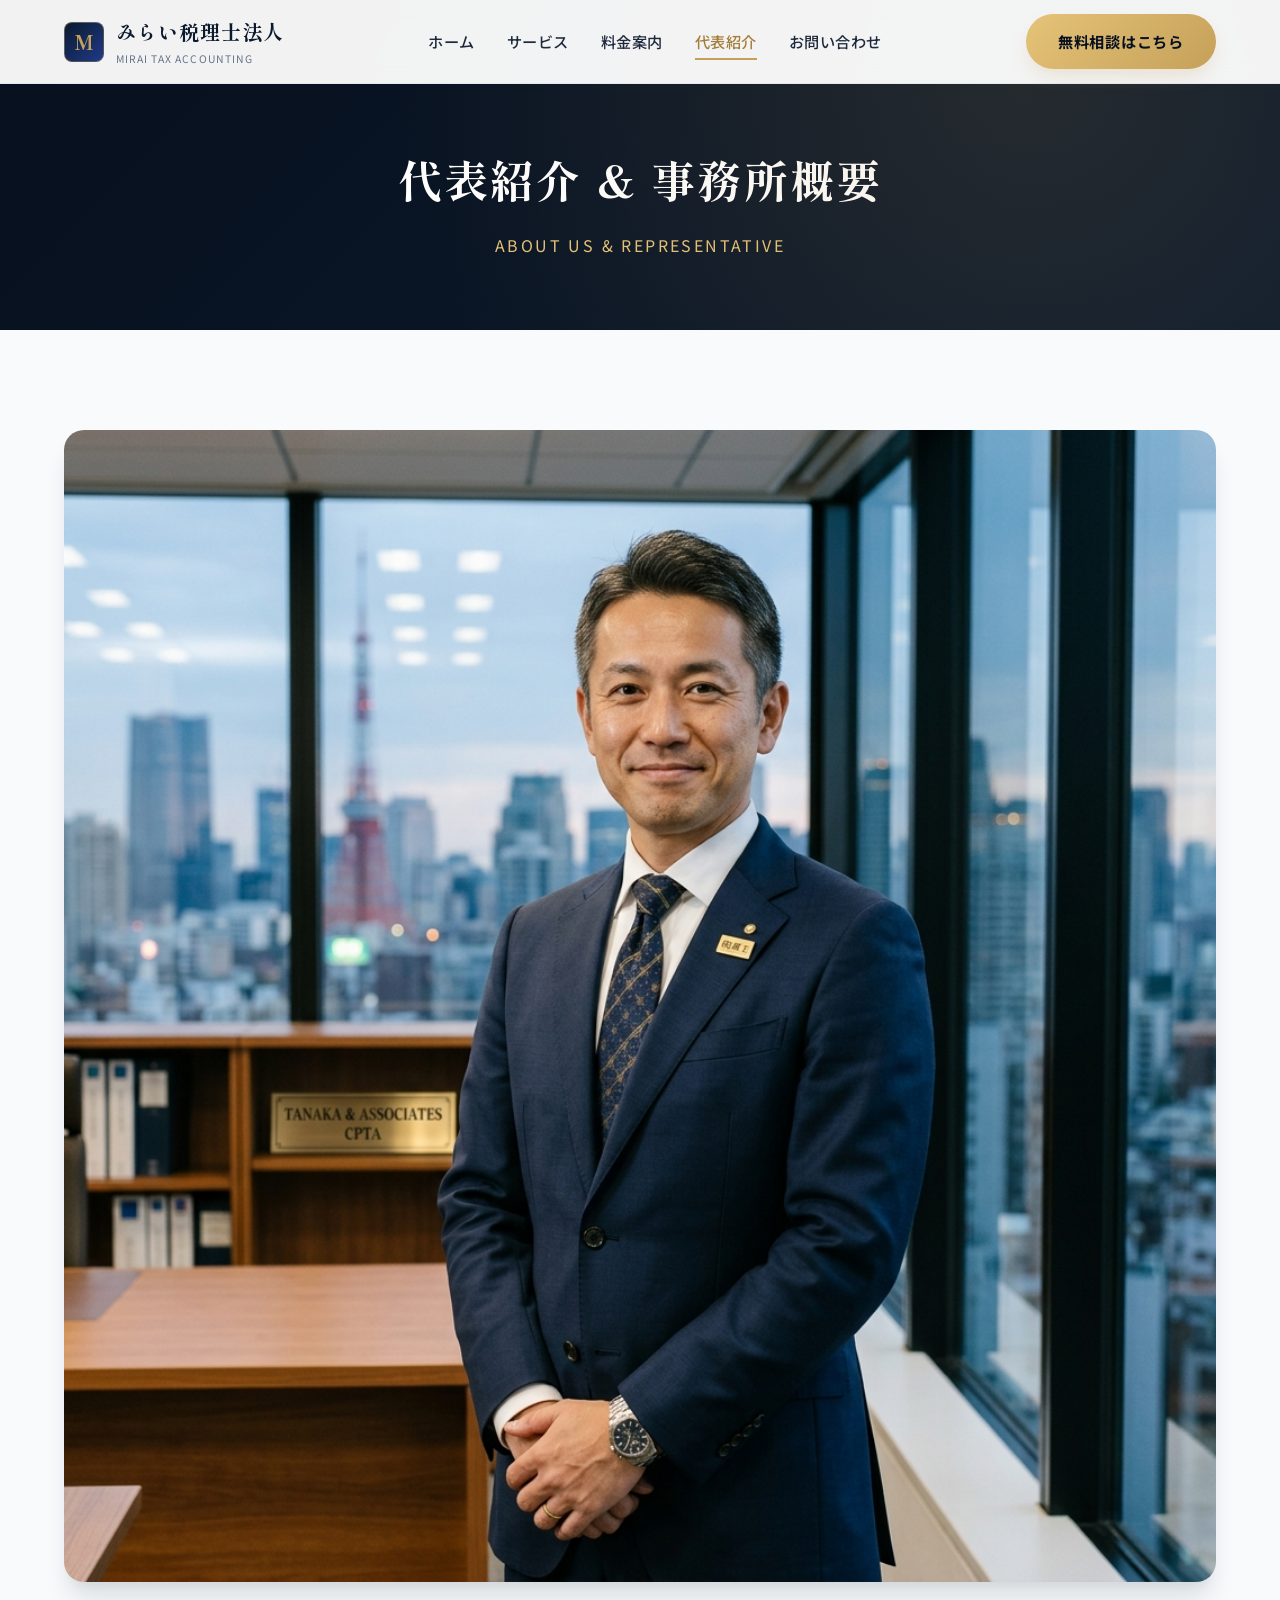
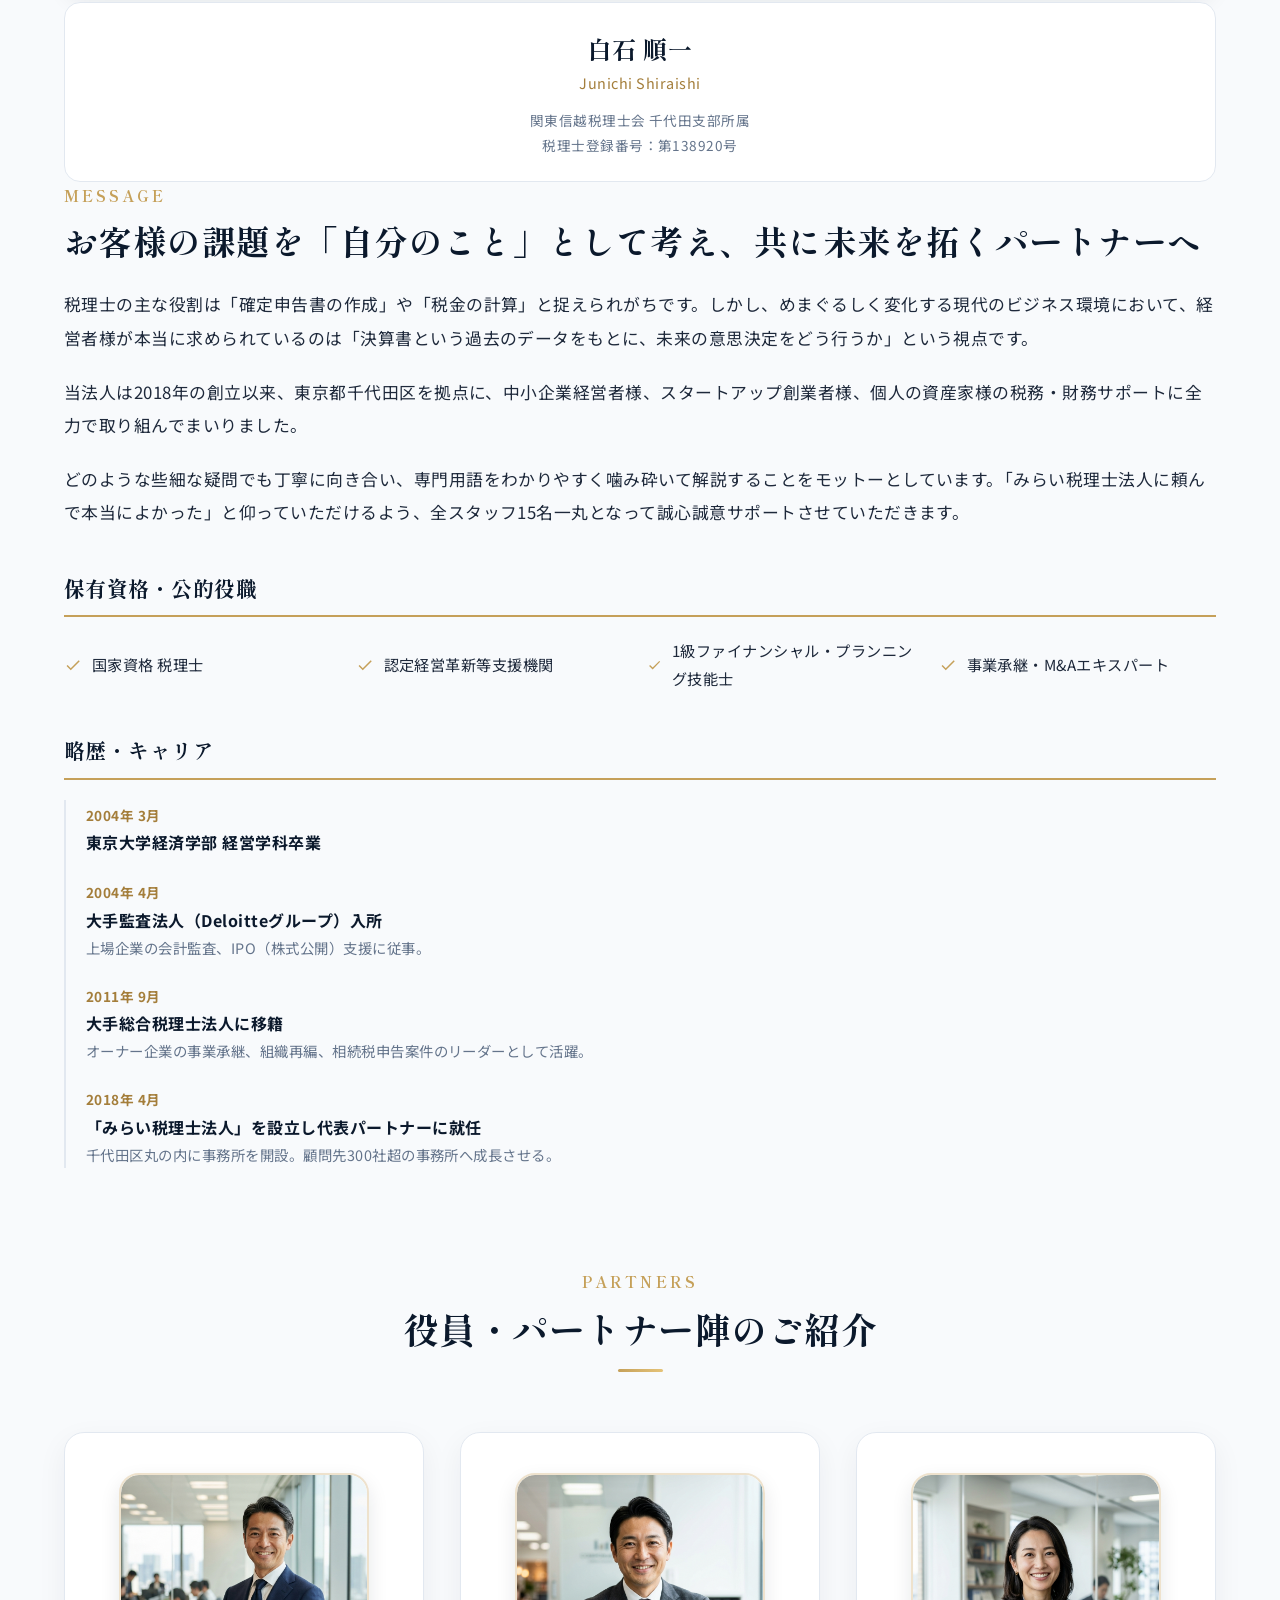
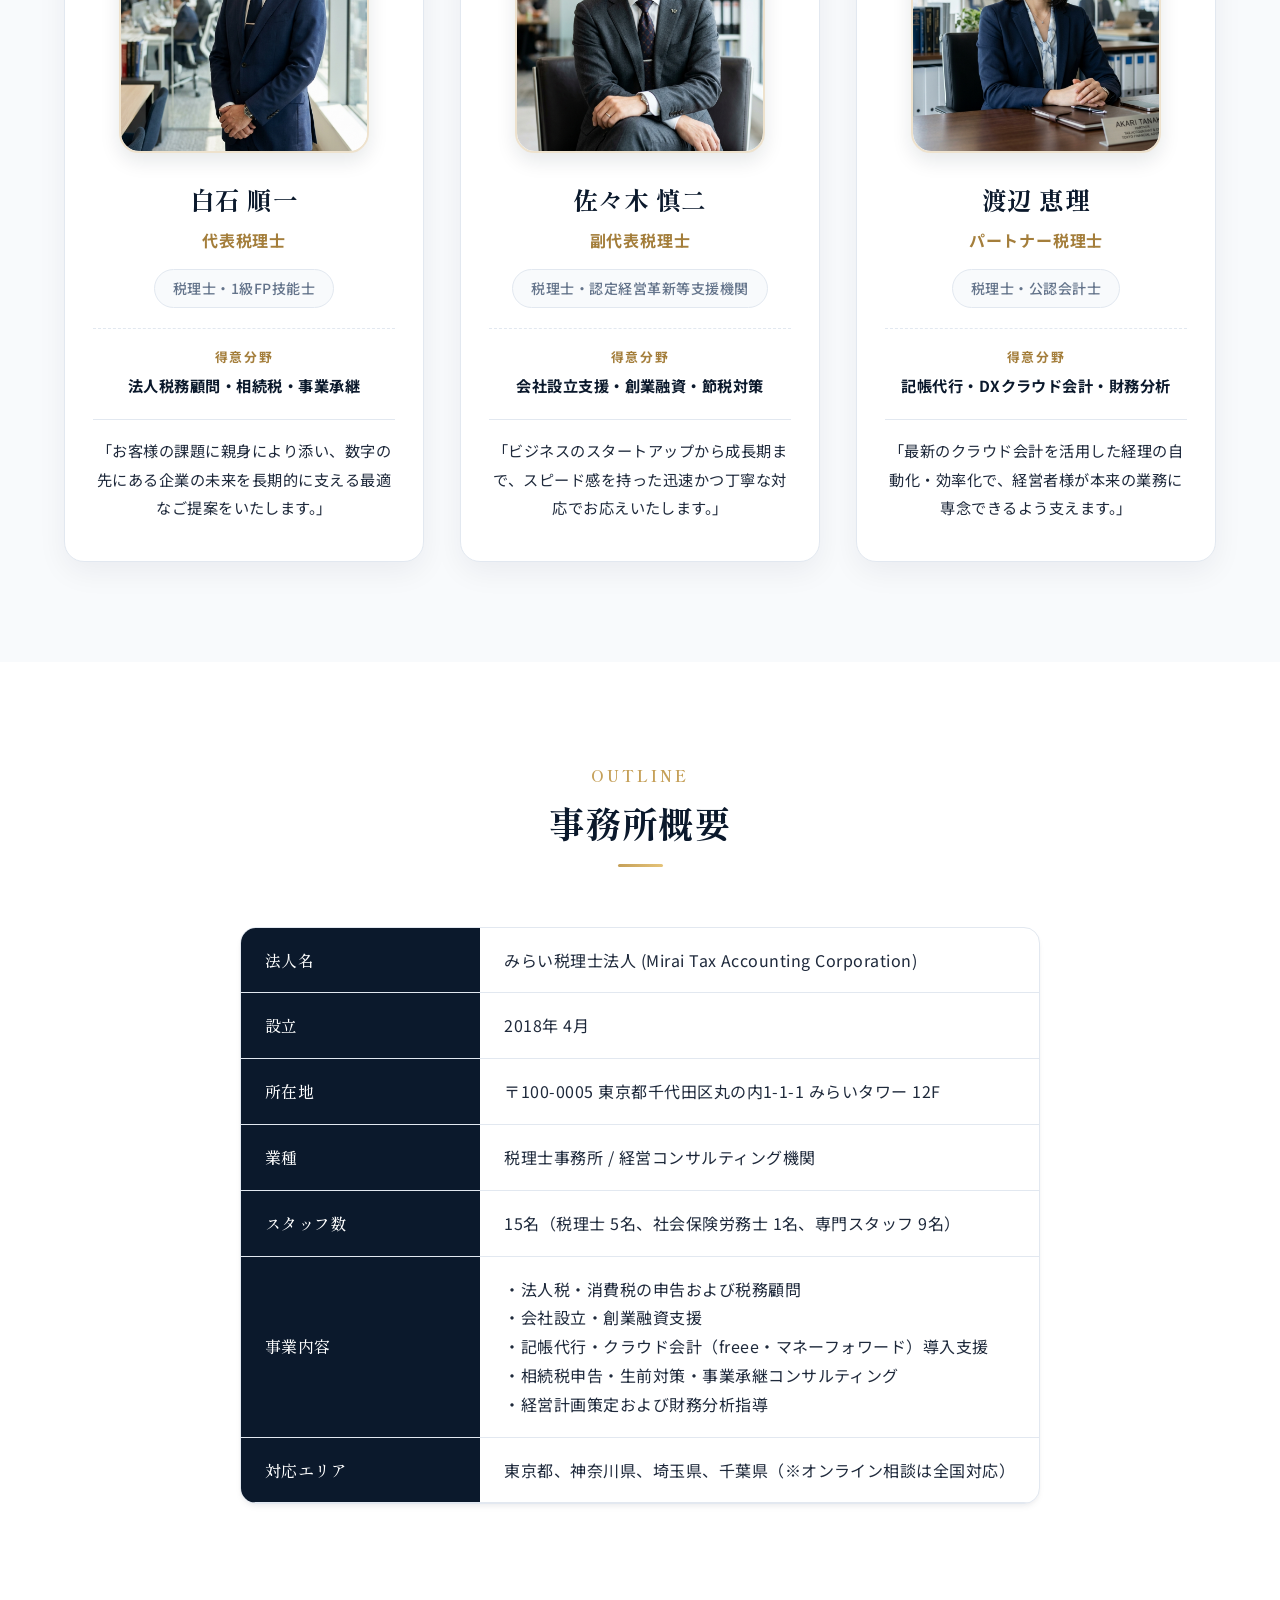
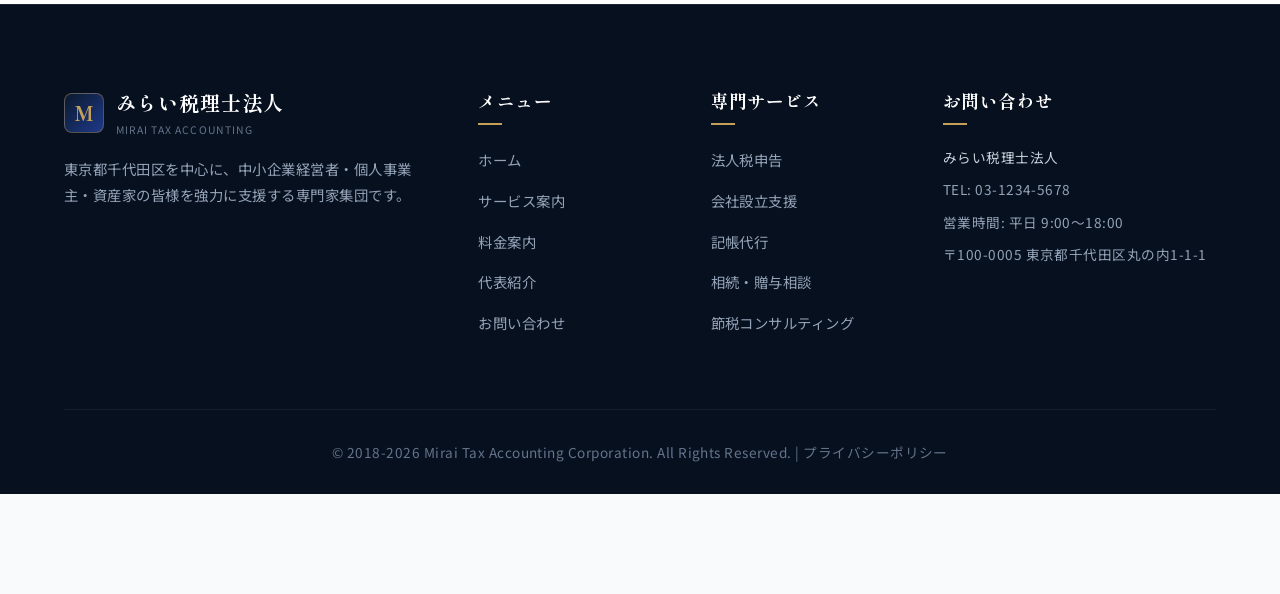
==== about.html @ aabf8258 "first commit" ====
<!DOCTYPE html>
<html lang="ja">
<head>
  <meta charset="UTF-8">
  <meta name="viewport" content="width=device-width, initial-scale=1.0">
  <title>代表紹介・事務所概要 | みらい税理士法人</title>
  <meta name="description" content="みらい税理士法人の代表パートナー税理士 白石順一のプロフィール、経歴、保有資格、代表メッセージおよび事務所概要のご紹介。">
  <link rel="stylesheet" href="css/style.css">
</head>
<body>

  <!-- ヘッダー -->
  <header class="header">
    <div class="container header-container">
      <a href="index.html" class="logo">
        <div class="logo-mark">M</div>
        <div>
          <span class="logo-text">みらい税理士法人</span>
          <span class="logo-sub">MIRAI TAX ACCOUNTING</span>
        </div>
      </a>

      <nav class="nav">
        <ul class="nav-list">
          <li><a href="index.html" class="nav-link">ホーム</a></li>
          <li><a href="services.html" class="nav-link">サービス</a></li>
          <li><a href="pricing.html" class="nav-link">料金案内</a></li>
          <li><a href="about.html" class="nav-link active">代表紹介</a></li>
          <li><a href="contact.html" class="nav-link">お問い合わせ</a></li>
        </ul>
      </nav>

      <div class="header-cta">
        <a href="contact.html" class="btn btn-gold">無料相談はこちら</a>
      </div>

      <button class="hamburger" aria-label="メニューを開く">
        <span class="hamburger-line"></span>
        <span class="hamburger-line"></span>
        <span class="hamburger-line"></span>
      </button>
    </div>
  </header>

  <!-- ページヒーロー -->
  <section class="page-hero">
    <div class="container">
      <h1 class="page-hero-title">代表紹介 & 事務所概要</h1>
      <p class="page-hero-sub">ABOUT US & REPRESENTATIVE</p>
    </div>
  </section>

  <!-- 代表挨拶 & プロフィール -->
  <section class="section">
    <div class="container">
      <div class="about-split" style="align-items: flex-start;">
        <!-- 大きな代表写真 -->
        <div class="fade-in-up" style="position: sticky; top: 100px;">
          <div class="about-img-box" style="border-radius: 20px; overflow: hidden; box-shadow: var(--shadow-lg);">
            <img src="images/representative.png" alt="代表パートナー 税理士 白石 順一" style="width: 100%; height: auto;">
          </div>
          <div style="margin-top: 20px; background: var(--bg-white); padding: 24px; border-radius: 16px; border: 1px solid var(--border-color); text-align: center;">
            <h3 style="font-family: var(--font-serif); font-size: 1.5rem; color: var(--primary-navy);">白石 順一</h3>
            <p style="color: var(--accent-gold-dark); font-size: 0.9rem; margin-bottom: 12px;">Junichi Shiraishi</p>
            <p style="font-size: 0.85rem; color: var(--text-muted);">関東信越税理士会 千代田支部所属<br>税理士登録番号：第138920号</p>
          </div>
        </div>

        <!-- メッセージ・経歴・資格 -->
        <div class="fade-in-up">
          <span class="section-subtitle">MESSAGE</span>
          <h2 style="font-family: var(--font-serif); font-size: 2.1rem; color: var(--primary-navy); margin-bottom: 24px; line-height: 1.4;">
            お客様の課題を「自分のこと」として考え、共に未来を拓くパートナーへ
          </h2>

          <div style="font-size: 1.05rem; line-height: 2; color: var(--text-main); margin-bottom: 40px;">
            <p style="margin-bottom: 20px;">
              税理士の主な役割は「確定申告書の作成」や「税金の計算」と捉えられがちです。しかし、めまぐるしく変化する現代のビジネス環境において、経営者様が本当に求められているのは「決算書という過去のデータをもとに、未来の意思決定をどう行うか」という視点です。
            </p>
            <p style="margin-bottom: 20px;">
              当法人は2018年の創立以来、東京都千代田区を拠点に、中小企業経営者様、スタートアップ創業者様、個人の資産家様の税務・財務サポートに全力で取り組んでまいりました。
            </p>
            <p>
              どのような些細な疑問でも丁寧に向き合い、専門用語をわかりやすく噛み砕いて解説することをモットーとしています。「みらい税理士法人に頼んで本当によかった」と仰っていただけるよう、全スタッフ15名一丸となって誠心誠意サポートさせていただきます。
            </p>
          </div>

          <!-- 保有資格 -->
          <div style="margin-bottom: 40px;">
            <h3 style="font-family: var(--font-serif); font-size: 1.3rem; color: var(--primary-navy); border-bottom: 2px solid var(--accent-gold); padding-bottom: 8px; margin-bottom: 20px;">
              保有資格・公的役職
            </h3>
            <ul style="display: grid; grid-template-columns: repeat(auto-fit, minmax(240px, 1fr)); gap: 14px;">
              <li style="display: flex; align-items: center; gap: 10px; font-size: 0.95rem;">
                <svg width="18" height="18" fill="var(--accent-gold)" viewBox="0 0 24 24"><path d="M9 16.17L4.83 12l-1.42 1.41L9 19 21 7l-1.41-1.41z"/></svg>
                <span>国家資格 税理士</span>
              </li>
              <li style="display: flex; align-items: center; gap: 10px; font-size: 0.95rem;">
                <svg width="18" height="18" fill="var(--accent-gold)" viewBox="0 0 24 24"><path d="M9 16.17L4.83 12l-1.42 1.41L9 19 21 7l-1.41-1.41z"/></svg>
                <span>認定経営革新等支援機関</span>
              </li>
              <li style="display: flex; align-items: center; gap: 10px; font-size: 0.95rem;">
                <svg width="18" height="18" fill="var(--accent-gold)" viewBox="0 0 24 24"><path d="M9 16.17L4.83 12l-1.42 1.41L9 19 21 7l-1.41-1.41z"/></svg>
                <span>1級ファイナンシャル・プランニング技能士</span>
              </li>
              <li style="display: flex; align-items: center; gap: 10px; font-size: 0.95rem;">
                <svg width="18" height="18" fill="var(--accent-gold)" viewBox="0 0 24 24"><path d="M9 16.17L4.83 12l-1.42 1.41L9 19 21 7l-1.41-1.41z"/></svg>
                <span>事業承継・M&Aエキスパート</span>
              </li>
            </ul>
          </div>

          <!-- 略歴タイムライン -->
          <div>
            <h3 style="font-family: var(--font-serif); font-size: 1.3rem; color: var(--primary-navy); border-bottom: 2px solid var(--accent-gold); padding-bottom: 8px; margin-bottom: 20px;">
              略歴・キャリア
            </h3>
            <div style="border-left: 2px solid var(--border-color); padding-left: 20px; display: grid; gap: 20px;">
              <div>
                <span style="font-size: 0.85rem; color: var(--accent-gold-dark); font-weight: 700;">2004年 3月</span>
                <p style="font-weight: 700; color: var(--primary-navy);">東京大学経済学部 経営学科卒業</p>
              </div>
              <div>
                <span style="font-size: 0.85rem; color: var(--accent-gold-dark); font-weight: 700;">2004年 4月</span>
                <p style="font-weight: 700; color: var(--primary-navy);">大手監査法人（Deloitteグループ）入所</p>
                <p style="font-size: 0.9rem; color: var(--text-muted);">上場企業の会計監査、IPO（株式公開）支援に従事。</p>
              </div>
              <div>
                <span style="font-size: 0.85rem; color: var(--accent-gold-dark); font-weight: 700;">2011年 9月</span>
                <p style="font-weight: 700; color: var(--primary-navy);">大手総合税理士法人に移籍</p>
                <p style="font-size: 0.9rem; color: var(--text-muted);">オーナー企業の事業承継、組織再編、相続税申告案件のリーダーとして活躍。</p>
              </div>
              <div>
                <span style="font-size: 0.85rem; color: var(--accent-gold-dark); font-weight: 700;">2018年 4月</span>
                <p style="font-weight: 700; color: var(--primary-navy);">「みらい税理士法人」を設立し代表パートナーに就任</p>
                <p style="font-size: 0.9rem; color: var(--text-muted);">千代田区丸の内に事務所を開設。顧問先300社超の事務所へ成長させる。</p>
              </div>
            </div>
          </div>
        </div>
      </div>
    </div>
  <!-- 役員・パートナー紹介 -->
  <section class="section section-bg-light">
    <div class="container">
      <div class="section-header fade-in-up">
        <span class="section-subtitle">PARTNERS</span>
        <h2 class="section-title">役員・パートナー陣のご紹介</h2>
      </div>

      <div class="members-grid">
        <!-- メンバー 1: 白石 順一 -->
        <div class="member-card fade-in-up">
          <div class="member-img-wrapper">
            <img src="images/member_1.png" alt="代表税理士 白石 順一">
          </div>
          <h3 class="member-name">白石 順一</h3>
          <p class="member-role">代表税理士</p>
          <div class="member-credentials">税理士・1級FP技能士</div>
          
          <div class="member-specialty-box">
            <div class="member-specialty-label">得意分野</div>
            <div class="member-specialty-val">法人税務顧問・相続税・事業承継</div>
          </div>

          <p class="member-message">
            「お客様の課題に親身により添い、数字の先にある企業の未来を長期的に支える最適なご提案をいたします。」
          </p>
        </div>

        <!-- メンバー 2: 佐々木 慎二 -->
        <div class="member-card fade-in-up">
          <div class="member-img-wrapper">
            <img src="images/member_2.png" alt="副代表税理士 佐々木 慎二">
          </div>
          <h3 class="member-name">佐々木 慎二</h3>
          <p class="member-role">副代表税理士</p>
          <div class="member-credentials">税理士・認定経営革新等支援機関</div>
          
          <div class="member-specialty-box">
            <div class="member-specialty-label">得意分野</div>
            <div class="member-specialty-val">会社設立支援・創業融資・節税対策</div>
          </div>

          <p class="member-message">
            「ビジネスのスタートアップから成長期まで、スピード感を持った迅速かつ丁寧な対応でお応えいたします。」
          </p>
        </div>

        <!-- メンバー 3: 渡辺 恵理 -->
        <div class="member-card fade-in-up">
          <div class="member-img-wrapper">
            <img src="images/member_3.png" alt="パートナー税理士 渡辺 恵理">
          </div>
          <h3 class="member-name">渡辺 恵理</h3>
          <p class="member-role">パートナー税理士</p>
          <div class="member-credentials">税理士・公認会計士</div>
          
          <div class="member-specialty-box">
            <div class="member-specialty-label">得意分野</div>
            <div class="member-specialty-val">記帳代行・DXクラウド会計・財務分析</div>
          </div>

          <p class="member-message">
            「最新のクラウド会計を活用した経理の自動化・効率化で、経営者様が本来の業務に専念できるよう支えます。」
          </p>
        </div>
      </div>
    </div>
  </section>

  <!-- 事務所概要 -->
  <section class="section section-bg-white">
    <div class="container">
      <div class="section-header fade-in-up">
        <span class="section-subtitle">OUTLINE</span>
        <h2 class="section-title">事務所概要</h2>
      </div>

      <div class="pricing-table-container fade-in-up" style="max-width: 800px; margin: 0 auto;">
        <table class="pricing-table">
          <tbody>
            <tr>
              <th style="width: 30%;">法人名</th>
              <td>みらい税理士法人 (Mirai Tax Accounting Corporation)</td>
            </tr>
            <tr>
              <th>設立</th>
              <td>2018年 4月</td>
            </tr>
            <tr>
              <th>所在地</th>
              <td>〒100-0005 東京都千代田区丸の内1-1-1 みらいタワー 12F</td>
            </tr>
            <tr>
              <th>業種</th>
              <td>税理士事務所 / 経営コンサルティング機関</td>
            </tr>
            <tr>
              <th>スタッフ数</th>
              <td>15名（税理士 5名、社会保険労務士 1名、専門スタッフ 9名）</td>
            </tr>
            <tr>
              <th>事業内容</th>
              <td>
                ・法人税・消費税の申告および税務顧問<br>
                ・会社設立・創業融資支援<br>
                ・記帳代行・クラウド会計（freee・マネーフォワード）導入支援<br>
                ・相続税申告・生前対策・事業承継コンサルティング<br>
                ・経営計画策定および財務分析指導
              </td>
            </tr>
            <tr>
              <th>対応エリア</th>
              <td>東京都、神奈川県、埼玉県、千葉県（※オンライン相談は全国対応）</td>
            </tr>
          </tbody>
        </table>
      </div>
    </div>
  </section>

  <!-- フッター -->
  <footer class="footer">
    <div class="container">
      <div class="footer-top">
        <div class="footer-about">
          <a href="index.html" class="logo">
            <div class="logo-mark">M</div>
            <div>
              <span class="logo-text">みらい税理士法人</span>
              <span class="logo-sub" style="color: #64748B;">MIRAI TAX ACCOUNTING</span>
            </div>
          </a>
          <p class="footer-desc">
            東京都千代田区を中心に、中小企業経営者・個人事業主・資産家の皆様を強力に支援する専門家集団です。
          </p>
        </div>

        <div>
          <h4 class="footer-title">メニュー</h4>
          <ul class="footer-links">
            <li><a href="index.html">ホーム</a></li>
            <li><a href="services.html">サービス案内</a></li>
            <li><a href="pricing.html">料金案内</a></li>
            <li><a href="about.html">代表紹介</a></li>
            <li><a href="contact.html">お問い合わせ</a></li>
          </ul>
        </div>

        <div>
          <h4 class="footer-title">専門サービス</h4>
          <ul class="footer-links">
            <li><a href="services.html#service-1">法人税申告</a></li>
            <li><a href="services.html#service-2">会社設立支援</a></li>
            <li><a href="services.html#service-3">記帳代行</a></li>
            <li><a href="services.html#service-4">相続・贈与相談</a></li>
            <li><a href="services.html#service-5">節税コンサルティング</a></li>
          </ul>
        </div>

        <div>
          <h4 class="footer-title">お問い合わせ</h4>
          <p style="font-size: 0.85rem; margin-bottom: 8px; color: #CBD5E1;">みらい税理士法人</p>
          <p style="font-size: 0.85rem; margin-bottom: 8px; color: #94A3B8;">TEL: 03-1234-5678</p>
          <p style="font-size: 0.85rem; margin-bottom: 8px; color: #94A3B8;">営業時間: 平日 9:00〜18:00</p>
          <p style="font-size: 0.85rem; color: #94A3B8;">〒100-0005 東京都千代田区丸の内1-1-1</p>
        </div>
      </div>

      <div class="footer-bottom">
        <p>&copy; 2018-2026 Mirai Tax Accounting Corporation. All Rights Reserved. | <a href="#" style="color: #64748B;">プライバシーポリシー</a></p>
      </div>
    </div>
  </footer>

  <script src="js/main.js"></script>
</body>
</html>
---- css/style.css ----
/* ==========================================================================
   みらい税理士法人 - コーポレートサイト メインCSS
   カラーシステム: ネイビー (#0B192C / #1E3A8A), ゴールド (#C5A059 / #D4AF37), ホワイト (#FFFFFF)
   ========================================================================== */

/* --------------------------------------------------------------------------
   1. リセット & 共通ルート変数 (Design Tokens)
   -------------------------------------------------------------------------- */
@import url('https://fonts.googleapis.com/css2?family=Noto+Sans+JP:wght@300;400;500;700&family=Shippori+Mincho:wght@500;700;800&display=swap');

:root {
  /* プライマリカラー: 信頼と厳格さを表すネイビー */
  --primary-navy: #0B192C;
  --primary-navy-light: #1E3A8A;
  --primary-navy-dark: #07101E;

  /* アクセントカラー: 高級感と洗練を表すシャンパンゴールド */
  --accent-gold: #C5A059;
  --accent-gold-light: #E5C378;
  --accent-gold-dark: #A47E3B;

  /* ニュートラルカラー */
  --bg-light: #F8FAFC;
  --bg-white: #FFFFFF;
  --text-main: #1E293B;
  --text-muted: #64748B;
  --text-light: #94A3B8;
  --border-color: #E2E8F0;

  /* シャドウ & エフェクト */
  --shadow-sm: 0 4px 6px -1px rgba(11, 25, 44, 0.05), 0 2px 4px -1px rgba(11, 25, 44, 0.03);
  --shadow-md: 0 10px 15px -3px rgba(11, 25, 44, 0.08), 0 4px 6px -2px rgba(11, 25, 44, 0.04);
  --shadow-lg: 0 20px 25px -5px rgba(11, 25, 44, 0.12), 0 10px 10px -5px rgba(11, 25, 44, 0.04);
  --shadow-gold: 0 10px 20px -5px rgba(197, 160, 89, 0.25);

  /* タイポグラフィ */
  --font-sans: 'Noto Sans JP', -apple-system, BlinkMacSystemFont, "Segoe UI", Roboto, sans-serif;
  --font-serif: 'Shippori Mincho', "Georgia", serif;

  /* トランジション */
  --transition-fast: 0.2s cubic-bezier(0.4, 0, 0.2, 1);
  --transition-normal: 0.35s cubic-bezier(0.4, 0, 0.2, 1);
  --transition-slow: 0.6s cubic-bezier(0.16, 1, 0.3, 1);

  /* レイアウト */
  --container-max-width: 1200px;
  --header-height: 84px;
}

*, *::before, *::after {
  box-sizing: border-box;
  margin: 0;
  padding: 0;
}

html {
  scroll-behavior: smooth;
  font-size: 16px;
}

body {
  font-family: var(--font-sans);
  color: var(--text-main);
  background-color: var(--bg-light);
  line-height: 1.8;
  letter-spacing: 0.03em;
  -webkit-font-smoothing: antialiased;
}

a {
  color: inherit;
  text-decoration: none;
  transition: color var(--transition-fast);
}

img {
  max-width: 100%;
  height: auto;
  display: block;
}

ul {
  list-style: none;
}

/* --------------------------------------------------------------------------
   2. 共通レイアウト & ユーティリティクラス
   -------------------------------------------------------------------------- */
.container {
  width: 90%;
  max-width: var(--container-max-width);
  margin: 0 auto;
}

.section {
  padding: 100px 0;
  position: relative;
}

.section-bg-white {
  background-color: var(--bg-white);
}

.section-bg-navy {
  background-color: var(--primary-navy);
  color: #FFFFFF;
}

.section-header {
  text-align: center;
  margin-bottom: 60px;
}

.section-subtitle {
  font-family: var(--font-serif);
  font-size: 0.95rem;
  color: var(--accent-gold);
  text-transform: uppercase;
  letter-spacing: 0.2em;
  display: block;
  margin-bottom: 8px;
  font-weight: 700;
}

.section-title {
  font-family: var(--font-serif);
  font-size: 2.25rem;
  font-weight: 700;
  color: var(--primary-navy);
  line-height: 1.4;
  position: relative;
  display: inline-block;
}

.section-bg-navy .section-title {
  color: #FFFFFF;
}

.section-title::after {
  content: '';
  display: block;
  width: 45px;
  height: 3px;
  background: linear-gradient(90deg, var(--accent-gold), var(--accent-gold-light));
  margin: 16px auto 0;
  border-radius: 2px;
}

/* ゴールドボタン・共通ボタン */
.btn {
  display: inline-flex;
  align-items: center;
  justify-content: center;
  padding: 14px 32px;
  font-size: 0.95rem;
  font-weight: 500;
  border-radius: 50px;
  cursor: pointer;
  transition: all var(--transition-normal);
  border: none;
  gap: 10px;
  letter-spacing: 0.05em;
}

.btn-gold {
  background: linear-gradient(135deg, var(--accent-gold-light), var(--accent-gold));
  color: var(--primary-navy-dark);
  font-weight: 700;
  box-shadow: var(--shadow-gold);
}

.btn-gold:hover {
  background: linear-gradient(135deg, var(--accent-gold), var(--accent-gold-dark));
  transform: translateY(-2px);
  box-shadow: 0 14px 24px -4px rgba(197, 160, 89, 0.4);
  color: #FFFFFF;
}

.btn-outline-white {
  background: transparent;
  color: #FFFFFF;
  border: 1.5px solid rgba(255, 255, 255, 0.6);
}

.btn-outline-white:hover {
  background: rgba(255, 255, 255, 0.1);
  border-color: #FFFFFF;
  transform: translateY(-2px);
}

.btn-navy {
  background-color: var(--primary-navy);
  color: #FFFFFF;
}

.btn-navy:hover {
  background-color: var(--primary-navy-light);
  transform: translateY(-2px);
  box-shadow: var(--shadow-md);
}

/* ページヘッダー（トップ以外の共通ヘッダー） */
.page-hero {
  background: linear-gradient(135deg, var(--primary-navy-dark) 0%, var(--primary-navy) 100%);
  color: #FFFFFF;
  padding: 140px 0 70px;
  text-align: center;
  position: relative;
  overflow: hidden;
}

.page-hero::before {
  content: '';
  position: absolute;
  top: 0;
  left: 0;
  right: 0;
  bottom: 0;
  background: radial-gradient(circle at 80% 20%, rgba(197, 160, 89, 0.15) 0%, transparent 60%);
  pointer-events: none;
}

.page-hero-title {
  font-family: var(--font-serif);
  font-size: 2.75rem;
  margin-bottom: 12px;
  font-weight: 700;
  letter-spacing: 0.05em;
}

.page-hero-sub {
  color: var(--accent-gold-light);
  font-size: 1rem;
  letter-spacing: 0.15em;
}

/* --------------------------------------------------------------------------
   3. ヘッダー & ナビゲーション
   -------------------------------------------------------------------------- */
.header {
  position: fixed;
  top: 0;
  left: 0;
  width: 100%;
  height: var(--header-height);
  background-color: rgba(255, 255, 255, 0.95);
  backdrop-filter: blur(10px);
  border-bottom: 1px solid rgba(226, 232, 240, 0.8);
  z-index: 1000;
  transition: all var(--transition-normal);
}

.header.scrolled {
  height: 72px;
  box-shadow: var(--shadow-md);
  background-color: rgba(255, 255, 255, 0.98);
}

.header-container {
  display: flex;
  align-items: center;
  justify-content: space-between;
  height: 100%;
}

.logo {
  display: flex;
  align-items: center;
  gap: 12px;
  color: var(--primary-navy);
}

.logo-mark {
  width: 40px;
  height: 40px;
  background: linear-gradient(135deg, var(--primary-navy), var(--primary-navy-light));
  border-radius: 8px;
  display: flex;
  align-items: center;
  justify-content: center;
  color: var(--accent-gold);
  font-family: var(--font-serif);
  font-weight: 700;
  font-size: 1.25rem;
  border: 1px solid rgba(197, 160, 89, 0.4);
}

.logo-text {
  font-family: var(--font-serif);
  font-size: 1.25rem;
  font-weight: 700;
  letter-spacing: 0.05em;
  color: var(--primary-navy);
}

.logo-sub {
  font-size: 0.65rem;
  color: var(--text-muted);
  display: block;
  letter-spacing: 0.1em;
  font-family: var(--font-sans);
}

.nav-list {
  display: flex;
  align-items: center;
  gap: 32px;
}

.nav-link {
  font-size: 0.95rem;
  font-weight: 500;
  color: var(--text-main);
  position: relative;
  padding: 8px 0;
}

.nav-link::after {
  content: '';
  position: absolute;
  bottom: 0;
  left: 0;
  width: 0;
  height: 2px;
  background-color: var(--accent-gold);
  transition: width var(--transition-normal);
}

.nav-link:hover, .nav-link.active {
  color: var(--accent-gold-dark);
}

.nav-link:hover::after, .nav-link.active::after {
  width: 100%;
}

.header-cta {
  display: flex;
  align-items: center;
}

.hamburger {
  display: none;
  background: none;
  border: none;
  cursor: pointer;
  width: 32px;
  height: 24px;
  position: relative;
  z-index: 1001;
}

.hamburger-line {
  display: block;
  width: 100%;
  height: 2px;
  background-color: var(--primary-navy);
  border-radius: 2px;
  position: absolute;
  transition: all var(--transition-normal);
}

.hamburger-line:nth-child(1) { top: 0; }
.hamburger-line:nth-child(2) { top: 11px; }
.hamburger-line:nth-child(3) { top: 22px; }

.hamburger.active .hamburger-line:nth-child(1) {
  transform: translateY(11px) rotate(45deg);
}

.hamburger.active .hamburger-line:nth-child(2) {
  opacity: 0;
}

.hamburger.active .hamburger-line:nth-child(3) {
  transform: translateY(-11px) rotate(-45deg);
}

/* --------------------------------------------------------------------------
   4. ヒーローセクション (トップページ)
   -------------------------------------------------------------------------- */
.hero {
  min-height: 100vh;
  position: relative;
  display: flex;
  align-items: center;
  padding-top: var(--header-height);
  background-image: linear-gradient(rgba(11, 25, 44, 0.75), rgba(11, 25, 44, 0.85)), url('../images/hero_bg.png');
  background-size: cover;
  background-position: center;
  background-attachment: fixed;
  color: #FFFFFF;
}

.hero-content {
  max-width: 800px;
  z-index: 2;
}

.hero-badge {
  display: inline-flex;
  align-items: center;
  gap: 8px;
  padding: 6px 18px;
  background: rgba(197, 160, 89, 0.15);
  border: 1px solid rgba(197, 160, 89, 0.4);
  border-radius: 30px;
  color: var(--accent-gold-light);
  font-size: 0.875rem;
  font-weight: 500;
  margin-bottom: 24px;
}

.hero-title {
  font-family: var(--font-serif);
  font-size: 3.5rem;
  font-weight: 700;
  line-height: 1.3;
  margin-bottom: 24px;
  letter-spacing: 0.04em;
  text-shadow: 0 4px 12px rgba(0,0,0,0.3);
}

.hero-sub {
  font-size: 1.15rem;
  color: rgba(255, 255, 255, 0.9);
  line-height: 1.9;
  margin-bottom: 40px;
  max-width: 680px;
}

.hero-actions {
  display: flex;
  gap: 20px;
  flex-wrap: wrap;
}

/* --------------------------------------------------------------------------
   5. 選ばれる理由 (Why Us)
   -------------------------------------------------------------------------- */
.features-grid {
  display: grid;
  grid-template-columns: repeat(2, 1fr);
  gap: 36px;
}

.feature-card {
  background-color: var(--bg-white);
  border-radius: 20px;
  border: 1px solid var(--border-color);
  box-shadow: 0 10px 30px rgba(11, 25, 44, 0.07);
  transition: transform 0.3s ease, box-shadow 0.3s ease, border-color 0.3s ease;
  display: flex;
  align-items: stretch;
  overflow: hidden;
  height: 100%;
}

.feature-card:hover {
  transform: translateY(-8px);
  box-shadow: 0 20px 40px rgba(11, 25, 44, 0.14);
  border-color: rgba(197, 160, 89, 0.4);
}

.feature-img-wrapper {
  width: 45%;
  position: relative;
  overflow: hidden;
  flex-shrink: 0;
}

.feature-img-wrapper img {
  width: 100%;
  height: 100%;
  object-fit: cover;
  border-radius: 20px 0 0 20px;
  transition: transform 0.3s ease;
}

.feature-card:hover .feature-img-wrapper img {
  transform: scale(1.03);
}

.feature-content {
  width: 55%;
  padding: 36px 32px;
  display: flex;
  flex-direction: column;
  justify-content: center;
  flex-grow: 1;
}

.feature-icon-wrapper {
  width: 74px;
  height: 74px;
  background: linear-gradient(135deg, rgba(11, 25, 44, 0.04), rgba(197, 160, 89, 0.15));
  border-radius: 16px;
  display: flex;
  align-items: center;
  justify-content: center;
  color: var(--accent-gold-dark);
  font-size: 2rem;
  margin-bottom: 20px;
}

.feature-title {
  font-family: var(--font-serif);
  font-size: 1.35rem;
  font-weight: 700;
  color: var(--primary-navy);
  margin-bottom: 14px;
  line-height: 1.4;
}

.feature-desc {
  font-size: 0.95rem;
  color: var(--text-muted);
  line-height: 1.9;
}

/* --------------------------------------------------------------------------
   6. サービス紹介カード (Services) - 99点レベルブラッシュアップ
   -------------------------------------------------------------------------- */
.services-grid {
  display: grid;
  grid-template-columns: repeat(3, 1fr);
  gap: 36px;
}

.service-card {
  background: var(--bg-white);
  border-radius: 20px;
  box-shadow: 0 10px 30px rgba(11, 25, 44, 0.06);
  border: 1px solid var(--border-color);
  transition: transform 0.3s ease, box-shadow 0.3s ease, border-color 0.3s ease;
  display: flex;
  flex-direction: column;
  height: 100%;
  overflow: hidden;
}

.service-card:hover {
  box-shadow: 0 20px 40px rgba(11, 25, 44, 0.14);
  transform: translateY(-8px);
  border-color: rgba(197, 160, 89, 0.4);
}

.service-img-wrapper {
  width: 100%;
  height: 220px;
  overflow: hidden;
  position: relative;
}

.service-img-wrapper img {
  width: 100%;
  height: 100%;
  object-fit: cover;
  border-radius: 20px 20px 0 0;
  transition: transform 0.3s ease, filter 0.3s ease;
  filter: brightness(0.98) contrast(1.02);
}

.service-card:hover .service-img-wrapper img {
  transform: scale(1.03);
  filter: brightness(1.02) contrast(1.04);
}

.service-body {
  padding: 32px 28px;
  display: flex;
  flex-direction: column;
  flex-grow: 1;
}

.service-header {
  display: flex;
  align-items: center;
  gap: 14px;
  margin-bottom: 14px;
}

.service-num {
  font-family: var(--font-serif);
  font-size: 1.8rem;
  font-weight: 700;
  color: var(--accent-gold);
  line-height: 1;
}

.service-title {
  font-family: var(--font-serif);
  font-size: 1.45rem;
  font-weight: 700;
  color: var(--primary-navy);
  line-height: 1.35;
}

.service-desc {
  color: var(--text-muted);
  font-size: 0.95rem;
  line-height: 1.9;
  margin-bottom: 24px;
  flex-grow: 1;
}

.service-tags {
  display: flex;
  flex-wrap: wrap;
  gap: 8px;
  margin-bottom: 24px;
}

.service-tag {
  font-size: 0.8rem;
  font-weight: 700;
  background: rgba(197, 160, 89, 0.15);
  color: var(--primary-navy);
  padding: 6px 16px;
  border-radius: 30px;
  border: 1px solid rgba(197, 160, 89, 0.35);
  transition: all 0.3s ease;
  cursor: default;
}

.service-tag:hover {
  background: var(--primary-navy);
  color: #FFFFFF;
  border-color: var(--primary-navy);
}

@media (max-width: 992px) {
  .services-grid {
    grid-template-columns: repeat(2, 1fr);
  }
}

@media (max-width: 640px) {
  .services-grid {
    grid-template-columns: 1fr;
  }
}

/* --------------------------------------------------------------------------
   7. 実績セクション (Stats/Achievements)
   -------------------------------------------------------------------------- */
.stats-grid {
  display: grid;
  grid-template-columns: repeat(auto-fit, minmax(220px, 1fr));
  gap: 40px;
  text-align: center;
}

.stat-card {
  padding: 30px 20px;
}

.stat-number {
  font-family: var(--font-serif);
  font-size: 3.5rem;
  font-weight: 700;
  color: var(--accent-gold-light);
  line-height: 1;
  margin-bottom: 12px;
  display: flex;
  align-items: baseline;
  justify-content: center;
}

.stat-unit {
  font-size: 1.25rem;
  font-family: var(--font-sans);
  margin-left: 4px;
}

.stat-label {
  font-size: 1.05rem;
  color: rgba(255, 255, 255, 0.85);
  font-weight: 500;
}

/* --------------------------------------------------------------------------
   8. お客様の声 (Testimonials) - 写真サイズ4倍ブラッシュアップ
   -------------------------------------------------------------------------- */
.testimonials-grid {
  display: grid;
  grid-template-columns: repeat(auto-fit, minmax(320px, 1fr));
  gap: 36px;
}

.testimonial-card {
  background: var(--bg-white);
  border-radius: 20px;
  padding: 40px 32px;
  box-shadow: var(--shadow-sm);
  border: 1px solid var(--border-color);
  display: flex;
  flex-direction: column;
  align-items: center;
  text-align: center;
  transition: all var(--transition-normal);
}

.testimonial-card:hover {
  box-shadow: var(--shadow-lg);
  transform: translateY(-6px);
  border-color: rgba(197, 160, 89, 0.4);
}

.testimonial-avatar-wrapper {
  margin-bottom: 24px;
  position: relative;
}

.testimonial-avatar {
  width: 216px; /* 54pxの4倍 */
  height: 216px; /* 54pxの4倍 */
  border-radius: 20px; /* 存在感ある角丸写真 */
  object-fit: cover;
  border: 3px solid var(--accent-gold-light);
  box-shadow: 0 10px 25px rgba(11, 25, 44, 0.12);
  transition: transform 0.3s ease;
}

.testimonial-card:hover .testimonial-avatar {
  transform: scale(1.03);
}

.testimonial-quote-mark {
  font-family: var(--font-serif);
  font-size: 3.5rem;
  color: var(--accent-gold);
  line-height: 1;
  opacity: 0.25;
  margin-bottom: -10px;
}

.testimonial-comment {
  font-size: 1rem;
  color: var(--text-main);
  line-height: 1.9;
  margin-bottom: 24px;
  flex-grow: 1;
}

.testimonial-author {
  display: flex;
  flex-direction: column;
  align-items: center;
  gap: 4px;
  border-top: 1px solid var(--border-color);
  padding-top: 20px;
  width: 100%;
}

.testimonial-name {
  font-weight: 700;
  color: var(--primary-navy);
  font-size: 1.1rem;
  font-family: var(--font-serif);
}

.testimonial-company {
  font-size: 0.875rem;
  color: var(--accent-gold-dark);
  font-weight: 500;
}

/* --------------------------------------------------------------------------
   9. 代表紹介・役員チーム (Executive & Partners) - 99点レベルブラッシュアップ
   -------------------------------------------------------------------------- */
.members-grid {
  display: grid;
  grid-template-columns: repeat(auto-fit, minmax(320px, 1fr));
  gap: 36px;
}

.member-card {
  background: var(--bg-white);
  border-radius: 20px;
  padding: 40px 28px;
  box-shadow: 0 10px 30px rgba(11, 25, 44, 0.06);
  border: 1px solid var(--border-color);
  text-align: center;
  display: flex;
  flex-direction: column;
  align-items: center;
  height: 100%;
  transition: transform 0.3s ease, box-shadow 0.3s ease, border-color 0.3s ease;
}

.member-card:hover {
  transform: translateY(-8px);
  box-shadow: 0 20px 40px rgba(11, 25, 44, 0.14);
  border-color: rgba(197, 160, 89, 0.4);
}

.member-img-wrapper {
  width: 100%;
  max-width: 250px;
  height: 280px;
  border-radius: 20px;
  overflow: hidden;
  margin-bottom: 24px;
  box-shadow: 0 8px 20px rgba(11, 25, 44, 0.1);
  border: 2px solid rgba(197, 160, 89, 0.3);
}

.member-img-wrapper img {
  width: 100%;
  height: 100%;
  object-fit: cover;
  border-radius: 18px;
  transition: transform 0.3s ease;
}

.member-card:hover .member-img-wrapper img {
  transform: scale(1.03);
}

.member-name {
  font-family: var(--font-serif);
  font-size: 1.55rem;
  font-weight: 700;
  color: var(--primary-navy);
  margin-bottom: 4px;
}

.member-role {
  font-size: 1rem;
  font-weight: 700;
  color: var(--accent-gold-dark);
  margin-bottom: 14px;
  letter-spacing: 0.05em;
}

.member-credentials {
  font-size: 0.875rem;
  color: var(--text-muted);
  background-color: var(--bg-light);
  padding: 6px 18px;
  border-radius: 30px;
  display: inline-block;
  margin-bottom: 20px;
  border: 1px solid var(--border-color);
  font-weight: 500;
}

.member-specialty-box {
  width: 100%;
  margin-bottom: 20px;
  padding-top: 16px;
  border-top: 1px dashed var(--border-color);
}

.member-specialty-label {
  font-size: 0.8rem;
  color: var(--accent-gold-dark);
  font-weight: 700;
  letter-spacing: 0.12em;
  margin-bottom: 4px;
}

.member-specialty-val {
  font-size: 0.95rem;
  font-weight: 700;
  color: var(--primary-navy);
}

.member-message {
  font-size: 0.95rem;
  color: var(--text-main);
  line-height: 1.85;
  margin-top: auto;
  padding-top: 16px;
  border-top: 1px solid var(--border-color);
  width: 100%;
}

/* --------------------------------------------------------------------------
   10. 料金案内テーブル (Pricing Tables)
   -------------------------------------------------------------------------- */
.pricing-grid {
  display: grid;
  grid-template-columns: repeat(auto-fit, minmax(320px, 1fr));
  gap: 32px;
  margin-bottom: 60px;
}

.pricing-card {
  background: var(--bg-white);
  border-radius: 16px;
  padding: 40px 32px;
  border: 1px solid var(--border-color);
  box-shadow: var(--shadow-sm);
  position: relative;
  display: flex;
  flex-direction: column;
  transition: all var(--transition-normal);
}

.pricing-card.featured {
  border: 2px solid var(--accent-gold);
  box-shadow: var(--shadow-gold);
  transform: scale(1.02);
}

.pricing-card-badge {
  position: absolute;
  top: -14px;
  left: 50%;
  transform: translateX(-50%);
  background: linear-gradient(135deg, var(--accent-gold-light), var(--accent-gold));
  color: var(--primary-navy-dark);
  font-size: 0.8rem;
  font-weight: 700;
  padding: 4px 16px;
  border-radius: 20px;
  letter-spacing: 0.05em;
}

.pricing-header {
  text-align: center;
  border-bottom: 1px solid var(--border-color);
  padding-bottom: 24px;
  margin-bottom: 24px;
}

.pricing-title {
  font-family: var(--font-serif);
  font-size: 1.5rem;
  color: var(--primary-navy);
  margin-bottom: 8px;
}

.pricing-price {
  font-family: var(--font-serif);
  font-size: 2.5rem;
  font-weight: 700;
  color: var(--primary-navy);
}

.pricing-unit {
  font-size: 0.9rem;
  color: var(--text-muted);
  font-family: var(--font-sans);
}

.pricing-features {
  margin-bottom: 32px;
  flex-grow: 1;
}

.pricing-feature-item {
  display: flex;
  align-items: center;
  gap: 12px;
  font-size: 0.95rem;
  color: var(--text-main);
  margin-bottom: 14px;
}

.pricing-table-container {
  background: var(--bg-white);
  border-radius: 16px;
  overflow: hidden;
  box-shadow: var(--shadow-sm);
  border: 1px solid var(--border-color);
  margin-top: 40px;
}

.pricing-table {
  width: 100%;
  border-collapse: collapse;
  text-align: left;
}

.pricing-table th, .pricing-table td {
  padding: 18px 24px;
  border-bottom: 1px solid var(--border-color);
}

.pricing-table th {
  background-color: var(--primary-navy);
  color: #FFFFFF;
  font-family: var(--font-serif);
  font-weight: 500;
}

.pricing-table tr:hover td {
  background-color: rgba(197, 160, 89, 0.04);
}

/* --------------------------------------------------------------------------
   11. お問い合わせフォーム & アクセス (Contact Section) - 99点レベルブラッシュアップ
   -------------------------------------------------------------------------- */
.contact-wrapper {
  display: grid;
  grid-template-columns: 1fr 1fr;
  gap: 36px;
  align-items: stretch;
}

.contact-info-card, .contact-form-card {
  background: var(--bg-white);
  border-radius: 20px;
  padding: 44px 36px;
  box-shadow: 0 10px 30px rgba(11, 25, 44, 0.06);
  border: 1px solid var(--border-color);
  display: flex;
  flex-direction: column;
  justify-content: space-between;
  height: 100%;
}

.contact-info-header {
  margin-bottom: 24px;
}

.contact-info-title {
  font-family: var(--font-serif);
  font-size: 1.55rem;
  color: var(--primary-navy);
  margin-bottom: 8px;
}

.info-item-list {
  display: flex;
  flex-direction: column;
  gap: 20px;
  margin-bottom: 24px;
}

.info-item-row {
  display: flex;
  align-items: flex-start;
  gap: 16px;
}

.info-icon-badge {
  width: 44px;
  height: 44px;
  background: linear-gradient(135deg, rgba(11, 25, 44, 0.04), rgba(197, 160, 89, 0.15));
  border-radius: 12px;
  display: flex;
  align-items: center;
  justify-content: center;
  color: var(--accent-gold-dark);
  font-size: 1.2rem;
  flex-shrink: 0;
}

.info-item-content {
  font-size: 0.95rem;
}

.info-item-label {
  font-size: 0.8rem;
  color: var(--text-muted);
  letter-spacing: 0.05em;
  margin-bottom: 2px;
}

.info-item-text {
  font-weight: 700;
  color: var(--primary-navy);
  line-height: 1.5;
}

.info-features-box {
  background: var(--bg-light);
  border-radius: 14px;
  padding: 18px 20px;
  margin-bottom: 24px;
  border: 1px solid var(--border-color);
  display: flex;
  flex-direction: column;
  gap: 10px;
}

.info-feature-pill {
  display: flex;
  align-items: center;
  gap: 10px;
  font-size: 0.9rem;
  font-weight: 700;
  color: var(--primary-navy);
}

.info-feature-pill svg {
  color: var(--accent-gold);
}

.contact-map-small {
  width: 100%;
  height: 190px;
  border-radius: 16px;
  overflow: hidden;
  border: 1px solid var(--border-color);
  margin-top: auto;
}

.contact-map-small iframe {
  width: 100%;
  height: 100%;
  border: 0;
}

/* 右側フォーム */
.form-group {
  margin-bottom: 20px;
}

.form-label {
  display: flex;
  align-items: center;
  gap: 8px;
  font-weight: 700;
  margin-bottom: 8px;
  color: var(--primary-navy);
  font-size: 0.95rem;
}

.tag-required {
  background: rgba(197, 160, 89, 0.15);
  color: var(--accent-gold-dark);
  font-size: 0.75rem;
  font-weight: 700;
  padding: 2px 8px;
  border-radius: 4px;
  border: 1px solid rgba(197, 160, 89, 0.3);
}

.form-control {
  width: 100%;
  padding: 16px 20px;
  border: 1.5px solid var(--border-color);
  border-radius: 16px;
  font-family: var(--font-sans);
  font-size: 0.975rem;
  color: var(--text-main);
  background-color: var(--bg-light);
  transition: border-color 0.3s ease, background-color 0.3s ease, box-shadow 0.3s ease;
}

.form-control:focus {
  outline: none;
  border-color: var(--primary-navy);
  background-color: var(--bg-white);
  box-shadow: 0 0 0 4px rgba(11, 25, 44, 0.08);
}

textarea.form-control {
  resize: vertical;
  min-height: 130px;
}

.btn-submit-navy {
  background-color: var(--primary-navy);
  color: #FFFFFF;
  border-radius: 50px;
  padding: 16px 40px;
  font-size: 1rem;
  font-weight: 700;
  border: none;
  cursor: pointer;
  display: inline-flex;
  align-items: center;
  justify-content: center;
  gap: 12px;
  width: auto;
  min-width: 240px;
  margin: 12px auto 0;
  box-shadow: var(--shadow-md);
  transition: transform 0.3s ease, box-shadow 0.3s ease, background-color 0.3s ease;
}

.btn-submit-navy:hover {
  background-color: var(--primary-navy-light);
  transform: translateY(-3px) scale(1.02);
  box-shadow: 0 14px 28px rgba(11, 25, 44, 0.2);
}

/* --------------------------------------------------------------------------
   12. フッター (Footer)
   -------------------------------------------------------------------------- */
.footer {
  background-color: var(--primary-navy-dark);
  color: #94A3B8;
  padding: 80px 0 30px;
  border-top: 1px solid rgba(255, 255, 255, 0.08);
}

.footer-top {
  display: grid;
  grid-template-columns: 2fr 1fr 1fr 1.5fr;
  gap: 50px;
  margin-bottom: 60px;
}

.footer-about .logo-text {
  color: #FFFFFF;
}

.footer-desc {
  font-size: 0.9rem;
  line-height: 1.8;
  margin-top: 16px;
  color: #94A3B8;
}

.footer-title {
  color: #FFFFFF;
  font-family: var(--font-serif);
  font-size: 1.1rem;
  margin-bottom: 20px;
  position: relative;
  padding-bottom: 8px;
}

.footer-title::after {
  content: '';
  position: absolute;
  bottom: 0;
  left: 0;
  width: 24px;
  height: 2px;
  background-color: var(--accent-gold);
}

.footer-links li {
  margin-bottom: 12px;
}

.footer-links a {
  font-size: 0.9rem;
  transition: color var(--transition-fast);
}

.footer-links a:hover {
  color: var(--accent-gold-light);
}

.footer-bottom {
  text-align: center;
  padding-top: 30px;
  border-top: 1px solid rgba(255, 255, 255, 0.06);
  font-size: 0.85rem;
  color: #64748B;
}

/* --------------------------------------------------------------------------
   13. スクロールフェードインアニメーション
   -------------------------------------------------------------------------- */
.fade-in-up {
  opacity: 0;
  transform: translateY(30px);
  transition: opacity 0.8s ease-out, transform 0.8s ease-out;
}

.fade-in-up.appear {
  opacity: 1;
  transform: translateY(0);
}

/* --------------------------------------------------------------------------
   14. モーダル (送信完了用)
   -------------------------------------------------------------------------- */
.modal {
  display: none;
  position: fixed;
  top: 0;
  left: 0;
  width: 100%;
  height: 100%;
  background: rgba(11, 25, 44, 0.7);
  backdrop-filter: blur(4px);
  z-index: 2000;
  align-items: center;
  justify-content: center;
}

.modal.open {
  display: flex;
}

.modal-content {
  background: var(--bg-white);
  padding: 40px;
  border-radius: 20px;
  max-width: 480px;
  width: 90%;
  text-align: center;
  box-shadow: var(--shadow-lg);
  border: 1px solid var(--accent-gold);
  animation: modalScale 0.3s ease-out forwards;
}

@keyframes modalScale {
  from { opacity: 0; transform: scale(0.9); }
  to { opacity: 1; transform: scale(1); }
}

.modal-icon {
  width: 60px;
  height: 60px;
  background: rgba(197, 160, 89, 0.15);
  color: var(--accent-gold-dark);
  border-radius: 50%;
  display: flex;
  align-items: center;
  justify-content: center;
  font-size: 2rem;
  margin: 0 auto 20px;
}

.modal-title {
  font-family: var(--font-serif);
  font-size: 1.5rem;
  color: var(--primary-navy);
  margin-bottom: 12px;
}

/* --------------------------------------------------------------------------
   15. レスポンシブ メディアクエリ
   -------------------------------------------------------------------------- */
@media (max-width: 992px) {
  .hero-title {
    font-size: 2.75rem;
  }
  .about-split, .contact-wrapper {
    grid-template-columns: 1fr;
    gap: 40px;
  }
  .footer-top {
    grid-template-columns: 1fr 1fr;
  }
}

@media (max-width: 768px) {
  .header-cta {
    display: none;
  }
  .hamburger {
    display: block;
  }
  .nav {
    position: fixed;
    top: var(--header-height);
    left: 0;
    width: 100%;
    background-color: var(--primary-navy);
    padding: 30px;
    clip-path: circle(0% at 100% 0%);
    transition: clip-path 0.5s ease-in-out;
  }
  .nav.active {
    clip-path: circle(140% at 100% 0%);
  }
  .nav-list {
    flex-direction: column;
    align-items: flex-start;
    gap: 20px;
  }
  .nav-link {
    color: #FFFFFF;
    font-size: 1.1rem;
  }
  .hero-title {
    font-size: 2.15rem;
  }
  .hero-sub {
    font-size: 1rem;
  }
  .footer-top {
    grid-template-columns: 1fr;
    gap: 30px;
  }
}
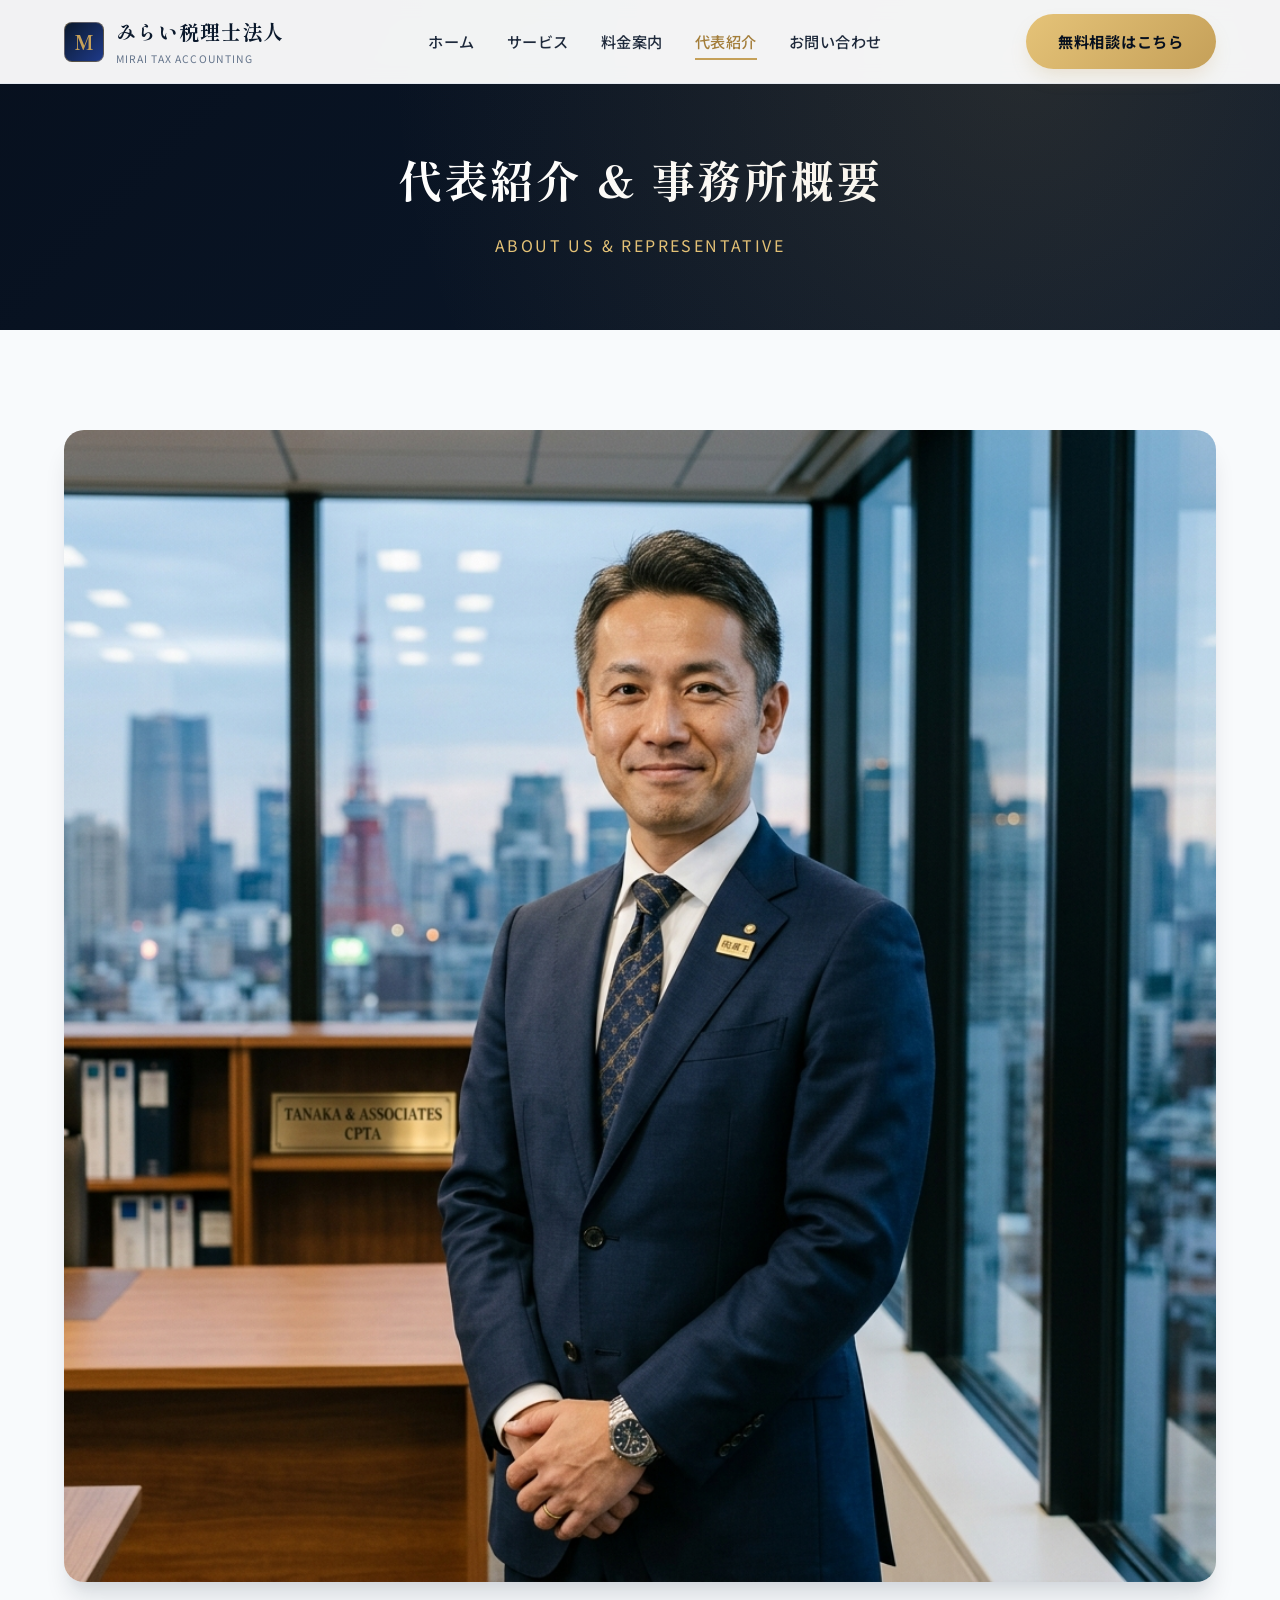
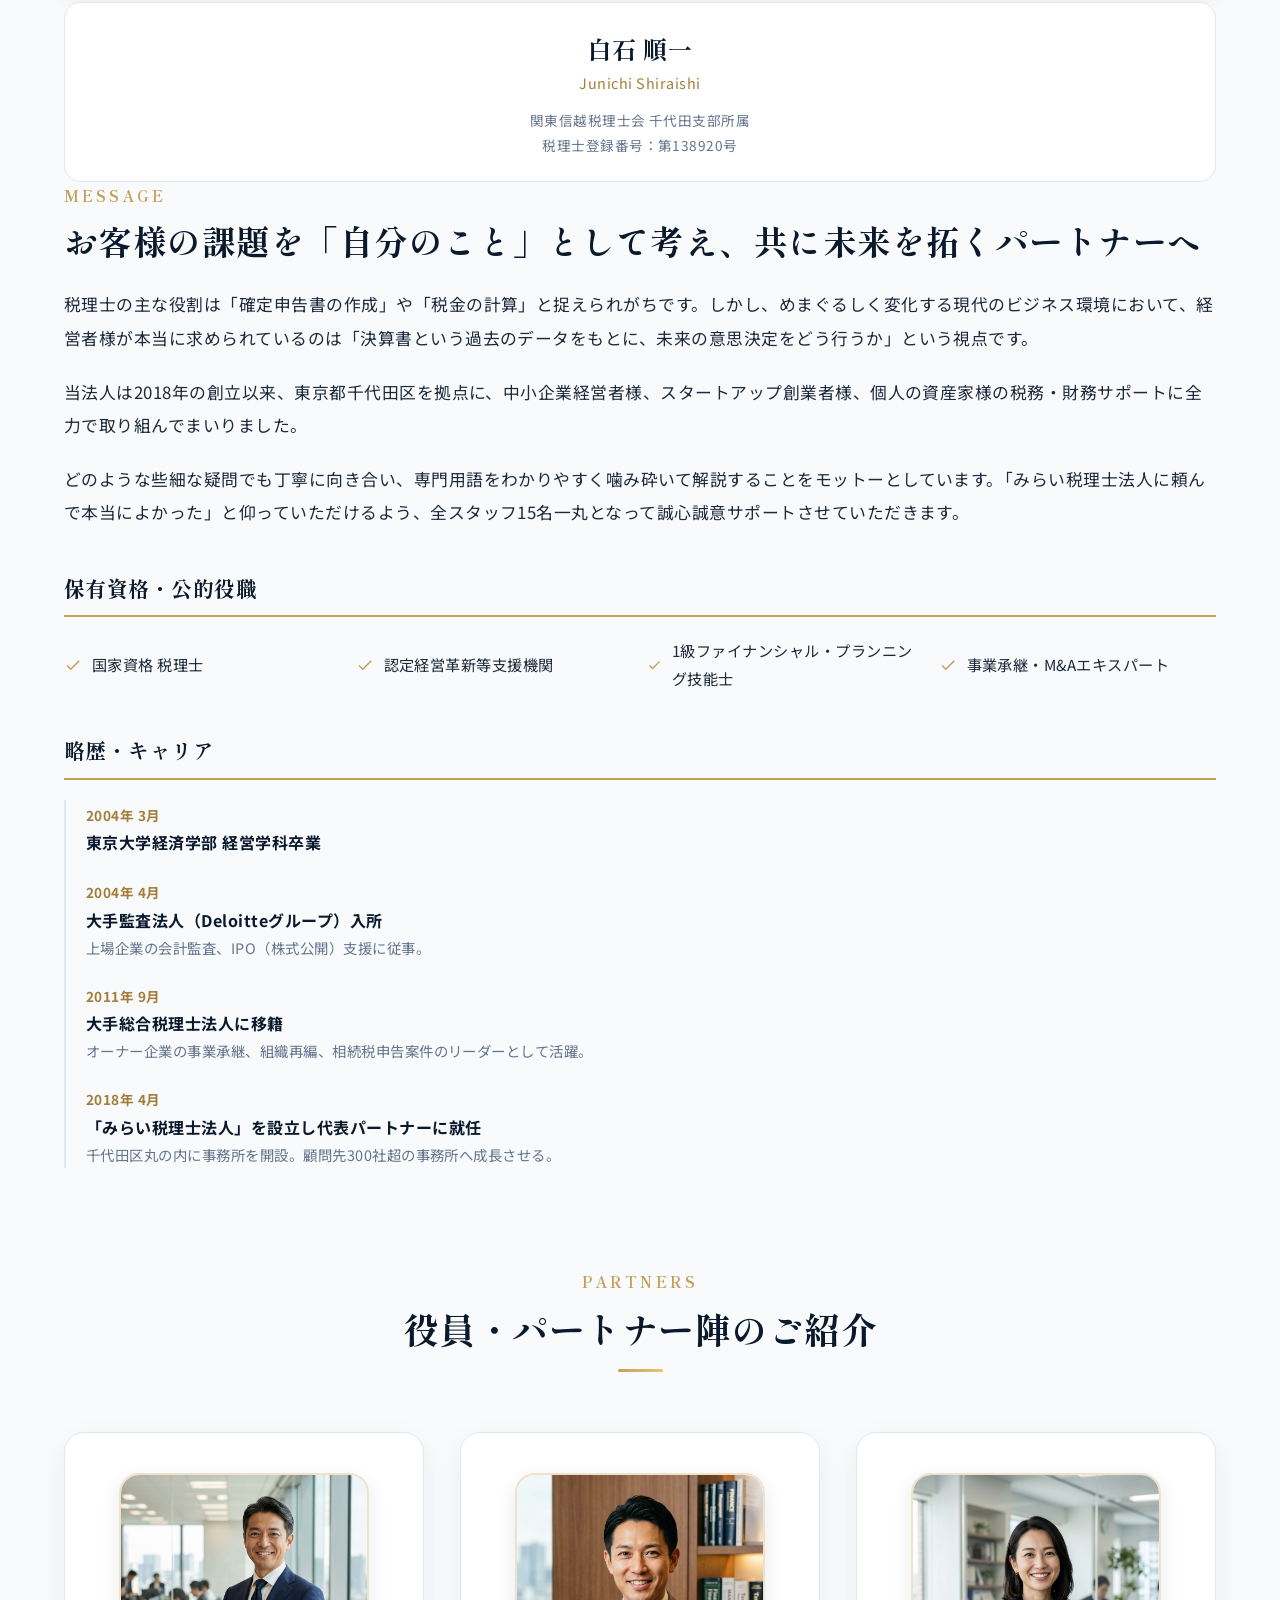
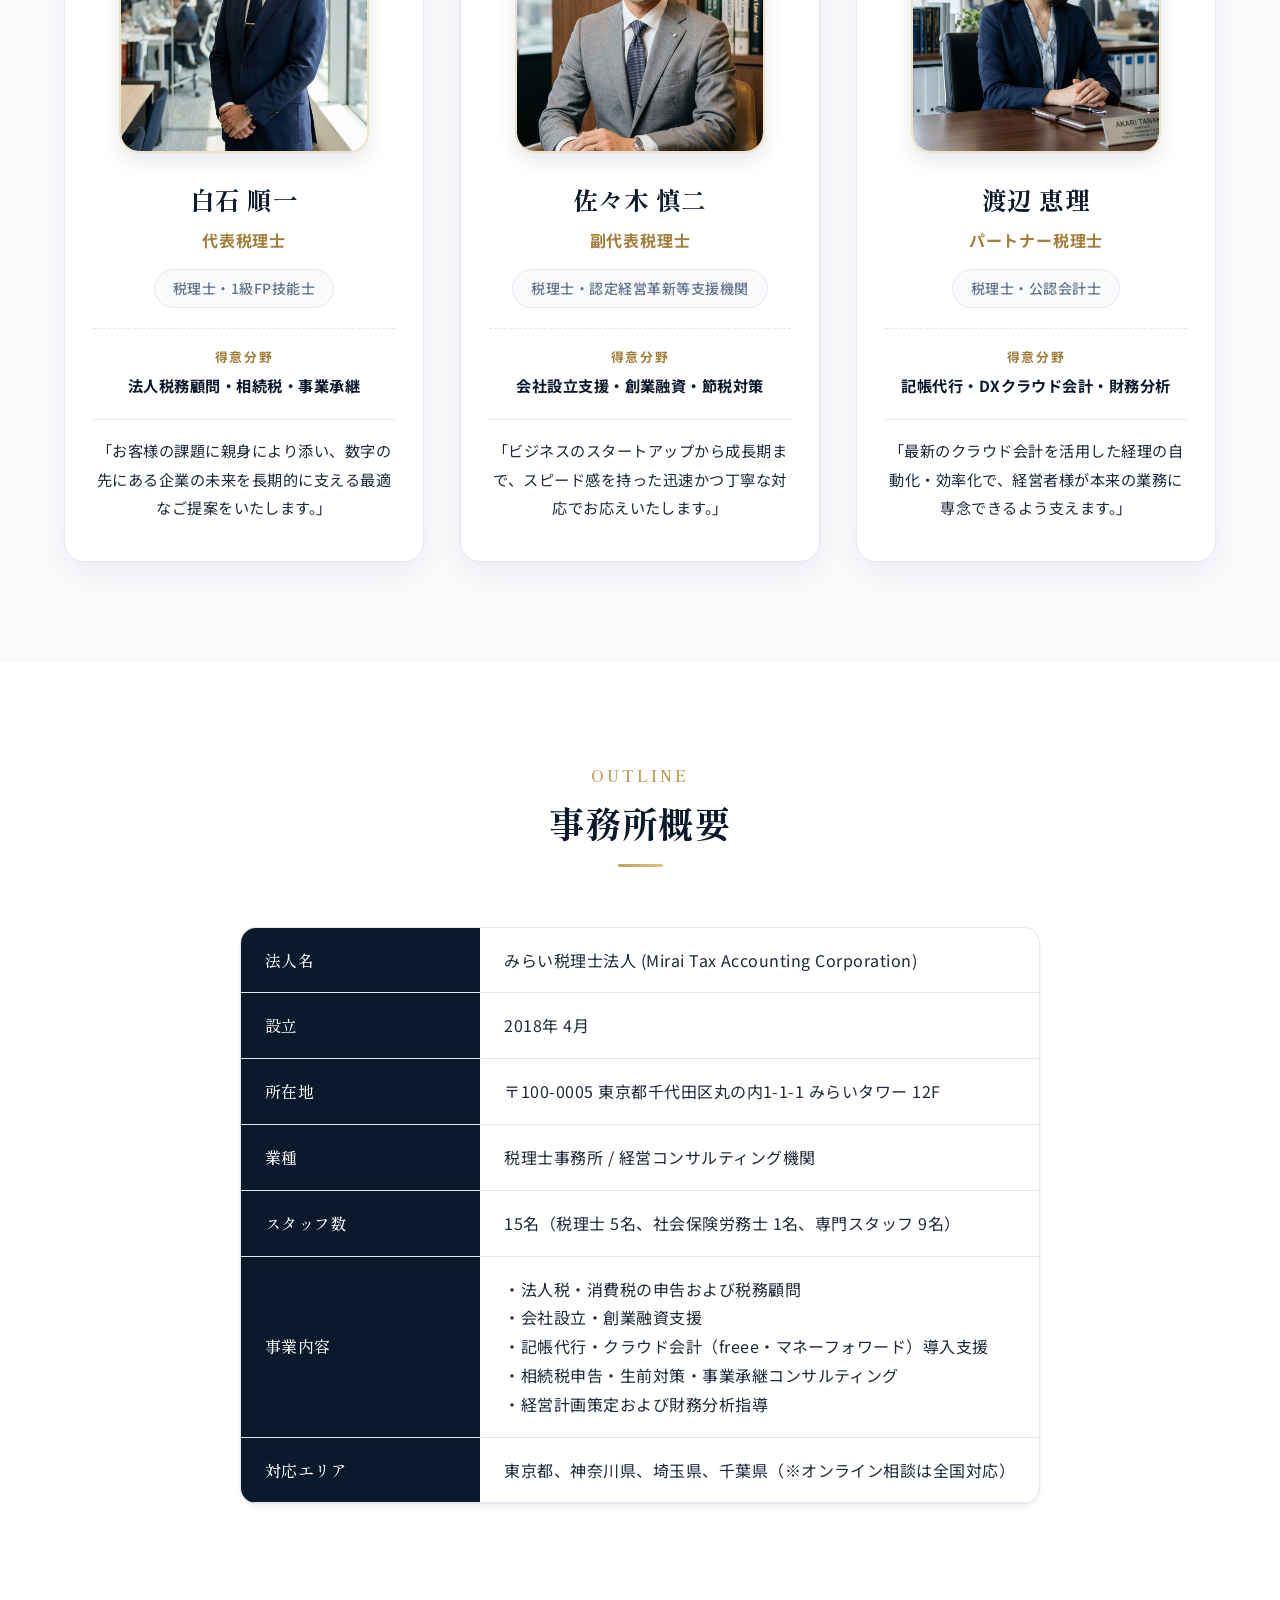
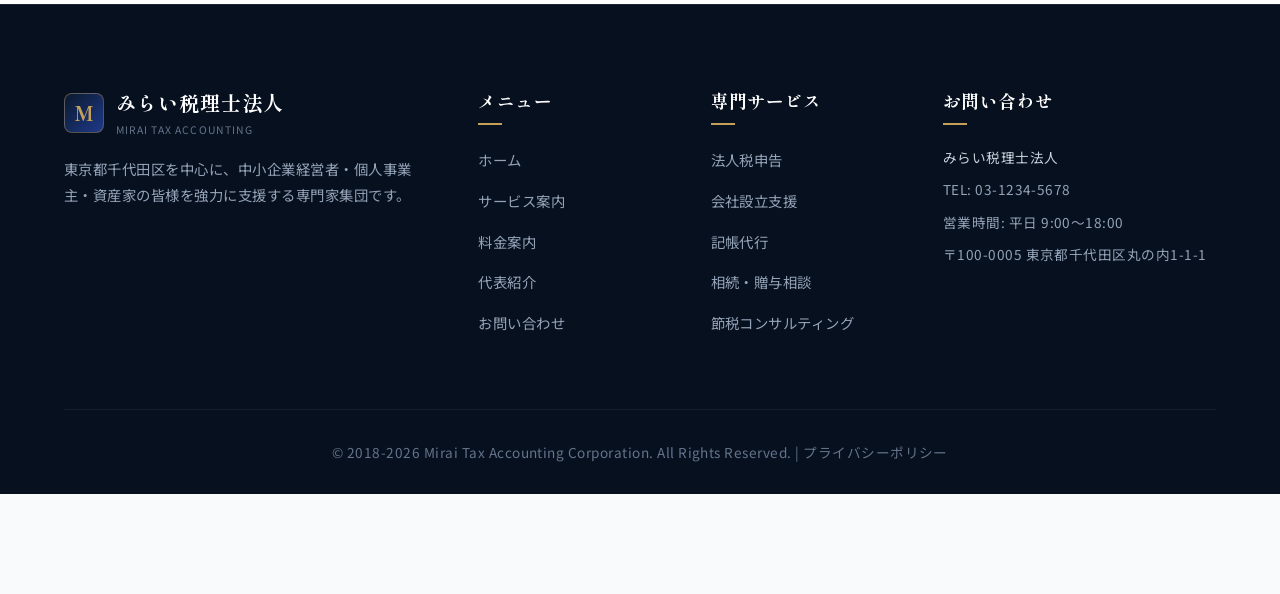
==== commit 59307719: "代表写真キャッシュ修正" ====
--- a/about.html
+++ b/about.html
@@ -171,7 +171,8 @@
         <!-- メンバー 2: 佐々木 慎二 -->
         <div class="member-card fade-in-up">
           <div class="member-img-wrapper">
-            <img src="images/member_2.png" alt="副代表税理士 佐々木 慎二">
+            <!-- キャッシュ回避用の新しい画像ファイルパスを指定 -->
+            <img src="images/member_2_new.png" alt="副代表税理士 佐々木 慎二">
           </div>
           <h3 class="member-name">佐々木 慎二</h3>
           <p class="member-role">副代表税理士</p>
--- a/css/style.css
+++ b/css/style.css
@@ -1322,27 +1322,26 @@
 }
 
 /* --------------------------------------------------------------------------
-   15. レスポンシブ メディアクエリ
-   -------------------------------------------------------------------------- */
-@media (max-width: 992px) {
-  .hero-title {
-    font-size: 2.75rem;
-  }
-  .about-split, .contact-wrapper {
-    grid-template-columns: 1fr;
-    gap: 40px;
-  }
-  .footer-top {
-    grid-template-columns: 1fr 1fr;
-  }
-}
-
+   15. レスポンシブ メディアクエリ (スマートフォン・タブレット完全対応)
+   -------------------------------------------------------------------------- */
+
+/* 全体での横スクロール発生を厳格に防止 */
+html, body {
+  overflow-x: hidden !important;
+  max-width: 100% !important;
+}
+
+/* --------------------------------------------------------------------------
+   画面幅 768px 以下のスマートフォン表示（最優先・完全固定）
+   -------------------------------------------------------------------------- */
 @media (max-width: 768px) {
+
+  /* ヘッダー・ナビゲーションのスマホ対応 */
   .header-cta {
-    display: none;
+    display: none !important;
   }
   .hamburger {
-    display: block;
+    display: block !important;
   }
   .nav {
     position: fixed;
@@ -1366,14 +1365,162 @@
     color: #FFFFFF;
     font-size: 1.1rem;
   }
+
+  /* ヒーロータイトルのスマホサイズ調整 */
   .hero-title {
-    font-size: 2.15rem;
+    font-size: 2.15rem !important;
   }
   .hero-sub {
-    font-size: 1rem;
-  }
+    font-size: 1rem !important;
+  }
+
+  /* ==========================================================================
+     「選ばれる理由」セクション (features-grid) スマホ表示 完全固定
+     ========================================================================== */
+
+  /* 1. カードグリッド: PCの横2列 (repeat(2, 1fr)) を無効化し、完全1列化 */
+  .features-grid {
+    display: grid !important;
+    grid-template-columns: 1fr !important; /* 横2列ではなく縦1列表示 */
+    gap: 24px !important; /* スマホに適したカード間余白 */
+    width: 100% !important;
+    max-width: 100% !important;
+    margin: 0 auto !important;
+  }
+
+  /* 2. カード本体: 横並びを解除し、縦並び (上が画像、下がテキスト) にリセット */
+  .feature-card {
+    display: flex !important;
+    flex-direction: column !important; /* 横並びから縦並びへ変更 */
+    width: 100% !important;
+    max-width: 100% !important;
+    min-width: 0 !important; /* Flexboxの子要素の幅潰れを防止 */
+    height: auto !important;
+    box-sizing: border-box !important;
+    border-radius: 20px !important;
+  }
+
+  /* 3. 画像領域: PCの width: 45% を無効化し、100%全幅に設定 */
+  .feature-img-wrapper {
+    width: 100% !important; /* 45%から100%へ上書き */
+    max-width: 100% !important;
+    min-width: 0 !important;
+    height: 200px !important; /* スマホで自然な写真高さ */
+    flex-shrink: 0 !important;
+  }
+
+  .feature-img-wrapper img {
+    width: 100% !important;
+    height: 100% !important;
+    object-fit: cover !important;
+    border-radius: 20px 20px 0 0 !important; /* 上部の角のみ丸く */
+  }
+
+  /* 4. テキスト領域: PCの width: 55%, padding: 36px 32px を無効化し100%全幅＆適正余白に設定 */
+  .feature-content {
+    width: 100% !important; /* 55%から100%へ上書き */
+    max-width: 100% !important;
+    min-width: 0 !important; /* 幅最小値による1文字潰れを根本解消 */
+    padding: 24px 20px !important; /* 巨大パディングを適切な内側余白に上書き */
+    box-sizing: border-box !important;
+    writing-mode: horizontal-tb !important; /* 横書きを明確に強制指定 */
+    text-orientation: mixed !important;
+    display: block !important;
+  }
+
+  /* アイコン領域 */
+  .feature-icon-wrapper {
+    width: 56px !important;
+    height: 56px !important;
+    margin-bottom: 16px !important;
+    border-radius: 14px !important;
+    flex-shrink: 0 !important;
+  }
+
+  .feature-icon-wrapper svg {
+    width: 28px !important;
+    height: 28px !important;
+  }
+
+  /* 5. カード内見出し: 横書き・自然な改行 */
+  .feature-title {
+    font-size: 1.25rem !important;
+    margin-bottom: 10px !important;
+    line-height: 1.4 !important;
+    writing-mode: horizontal-tb !important; /* 横書き強制 */
+    text-orientation: mixed !important;
+    white-space: normal !important;
+    word-break: normal !important;
+    overflow-wrap: break-word !important;
+    width: 100% !important;
+    max-width: 100% !important;
+  }
+
+  /* 6. カード内説明文: 横書き・1文字改行の完全防止 */
+  .feature-desc {
+    font-size: 0.925rem !important;
+    line-height: 1.8 !important;
+    color: var(--text-muted) !important;
+    writing-mode: horizontal-tb !important; /* 横書き強制 */
+    text-orientation: mixed !important;
+    white-space: normal !important;
+    word-break: normal !important;
+    overflow-wrap: break-word !important;
+    width: 100% !important;
+    max-width: 100% !important;
+    display: block !important;
+  }
+
+  /* 他の主要グリッド（サービス・料金・メンバー）もスマホで1列化 */
+  .services-grid,
+  .testimonials-grid,
+  .members-grid,
+  .pricing-grid {
+    grid-template-columns: 1fr !important;
+    gap: 24px !important;
+  }
+
+  /* フッター最適化 */
   .footer-top {
+    grid-template-columns: 1fr !important;
+    gap: 30px !important;
+  }
+}
+
+/* --------------------------------------------------------------------------
+   画面幅 992px 以下のタブレット表示対応
+   -------------------------------------------------------------------------- */
+@media (max-width: 992px) {
+  .hero-title {
+    font-size: 2.75rem;
+  }
+  .about-split, .contact-wrapper {
     grid-template-columns: 1fr;
-    gap: 30px;
-  }
-}
+    gap: 40px;
+  }
+}
+
+/* --------------------------------------------------------------------------
+   画面幅 480px 以下の極小スマートフォン表示対応
+   -------------------------------------------------------------------------- */
+@media (max-width: 480px) {
+  .container {
+    width: 92% !important; /* 左右に適切な余白を確保 */
+  }
+
+  .feature-content {
+    padding: 20px 16px !important;
+  }
+
+  .feature-title {
+    font-size: 1.15rem !important;
+  }
+
+  .feature-desc {
+    font-size: 0.9rem !important;
+    line-height: 1.75 !important;
+  }
+}
+
+
+
